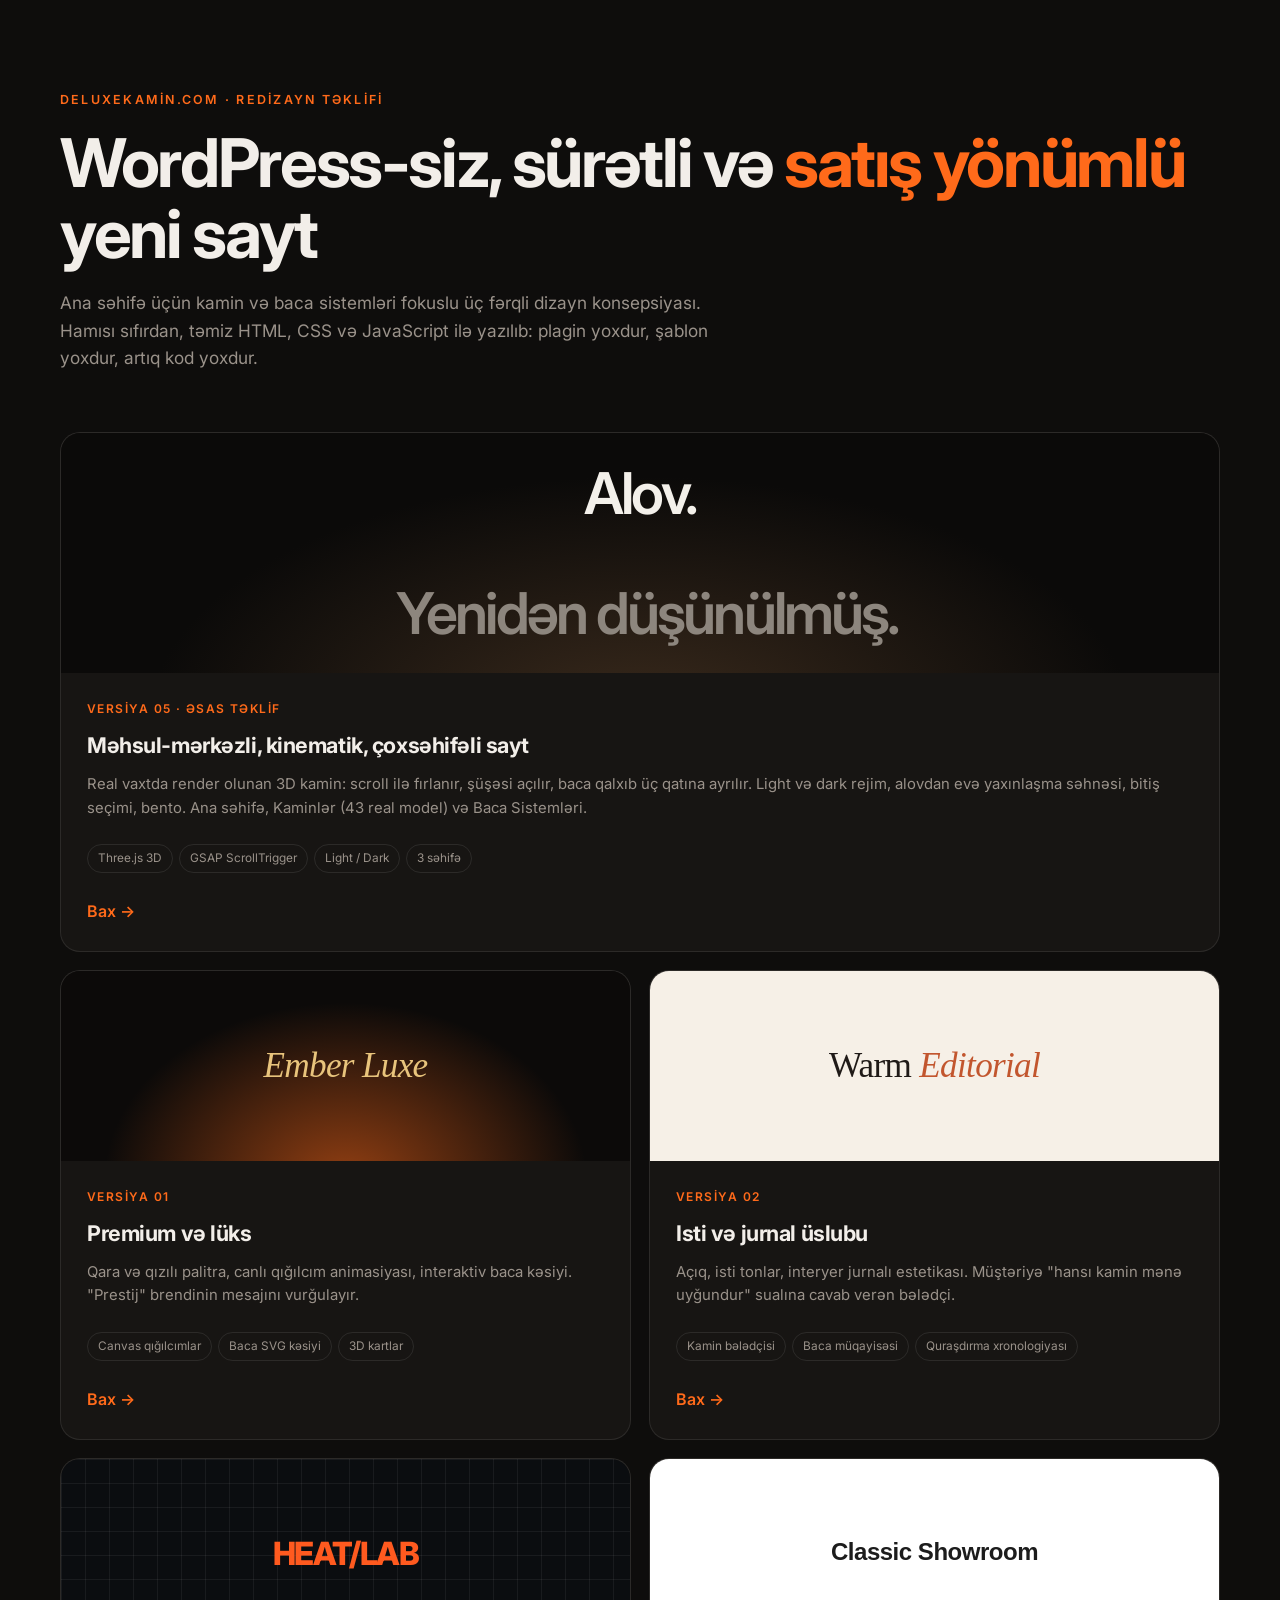
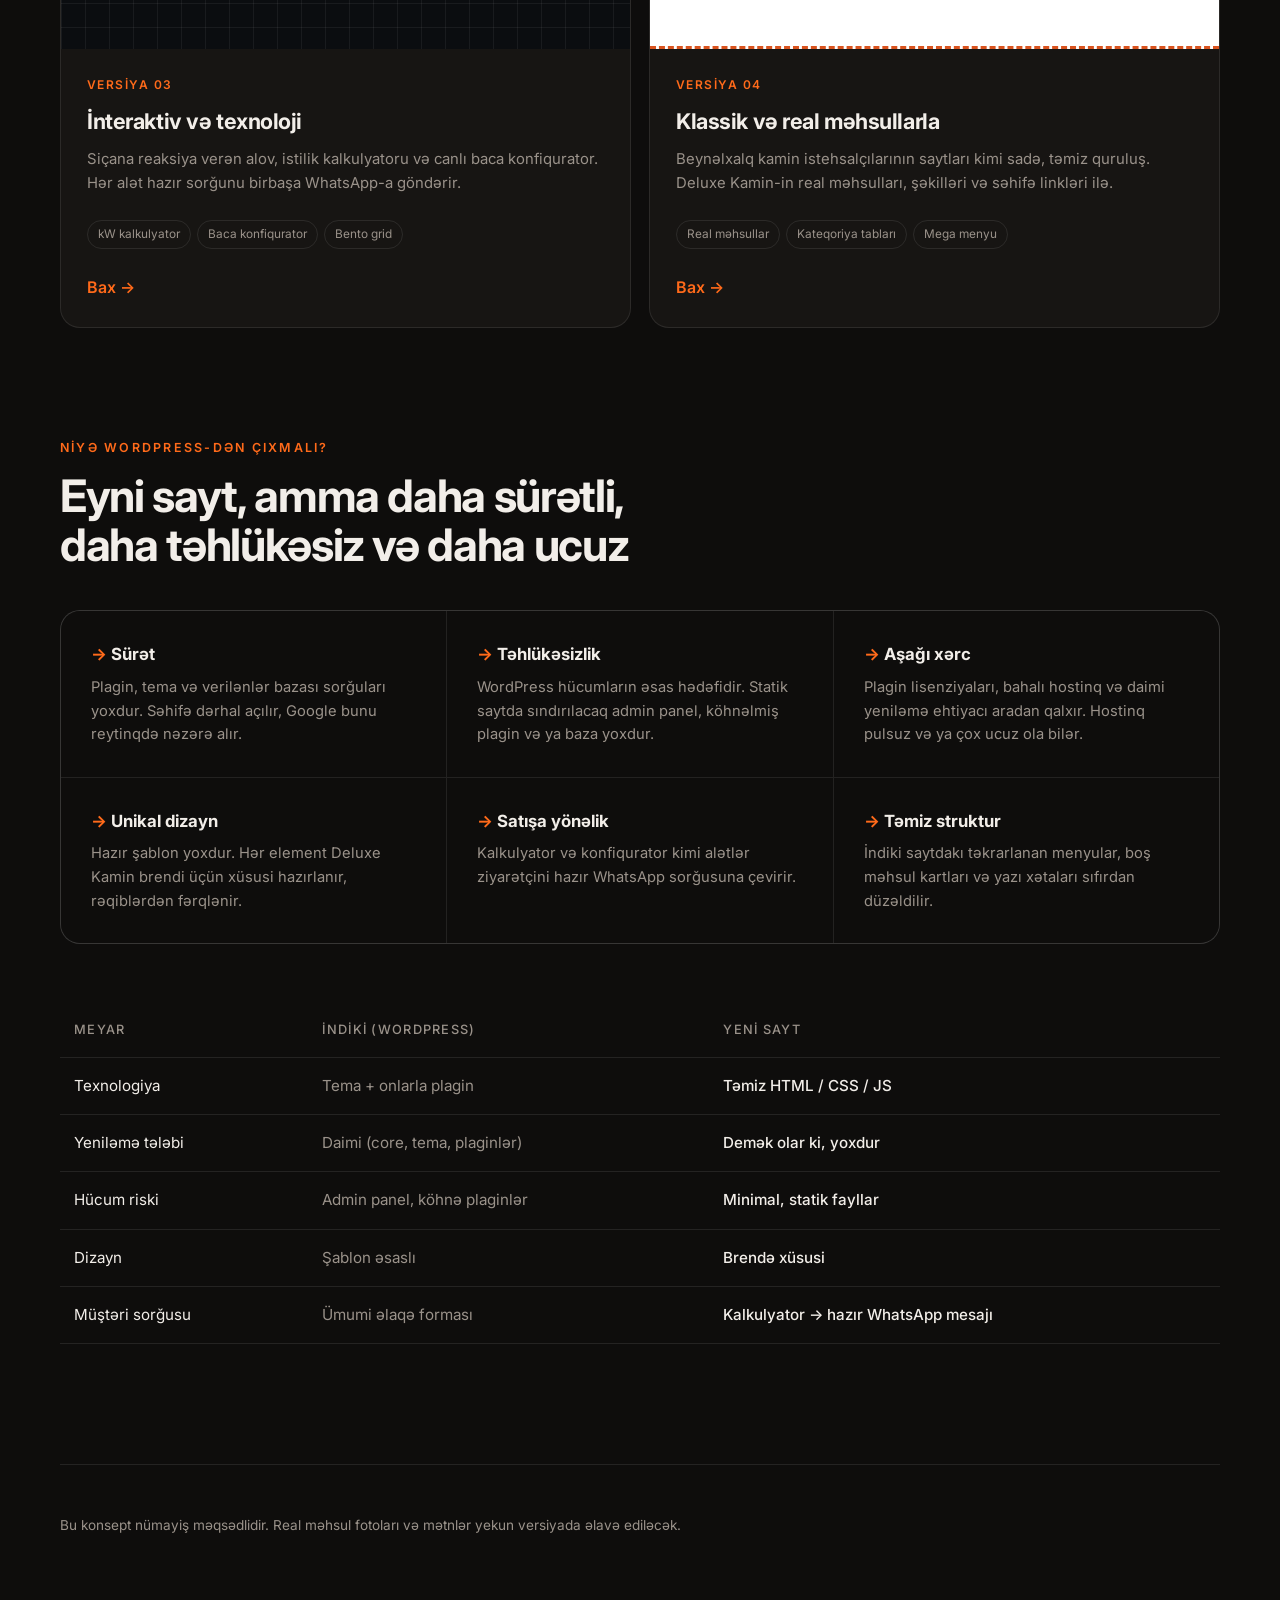
==== index.html @ 578b178f "Add landing page to choose between redesign versions" ====
<!DOCTYPE html>
<html lang="az">
<head>
  <meta charset="UTF-8">
  <meta name="viewport" content="width=device-width, initial-scale=1.0">
  <title>Deluxe Kamin — Redizayn Təklifi</title>
  <link rel="preconnect" href="https://fonts.googleapis.com">
  <link rel="preconnect" href="https://fonts.gstatic.com" crossorigin>
  <link href="https://fonts.googleapis.com/css2?family=Inter:wght@400;500;600;700&display=swap" rel="stylesheet">
  <style>
    :root { --bg: #0e0d0c; --card: #171513; --line: rgba(255,255,255,.09); --text: #f2eee9; --muted: #9a928a; --fire: #ff6a1a; }
    * { box-sizing: border-box; margin: 0; padding: 0; }
    body { background: var(--bg); color: var(--text); font: 400 1rem/1.6 "Inter", system-ui, sans-serif; -webkit-font-smoothing: antialiased; }
    a { color: inherit; text-decoration: none; }
    .wrap { width: min(1160px, 100% - 40px); margin: 0 auto; }
    header { padding: 90px 0 60px; }
    .eyebrow { color: var(--fire); font-size: .78rem; font-weight: 600; letter-spacing: .18em; text-transform: uppercase; }
    h1 { font-size: clamp(2.2rem, 5.5vw, 4.2rem); line-height: 1.05; letter-spacing: -.035em; margin: 18px 0 20px; font-weight: 700; }
    h1 span { color: var(--fire); }
    .lead { color: var(--muted); max-width: 60ch; font-size: 1.08rem; }
    .versions { display: grid; grid-template-columns: repeat(2, 1fr); gap: 18px; }
    .v5 { grid-column: 1 / -1; }
    .v5 .v__thumb { height: 240px; background: radial-gradient(ellipse at 50% 120%, #3a2a1c, #0b0a09 60%); color: #f3f0ea; font-size: clamp(2rem, 5vw, 3.6rem); font-weight: 600; letter-spacing: -.05em; }
    .v5 .v__thumb em { font-style: normal; color: #8d867e; margin-left: .25em; }
    .v4 .v__thumb { background: #fff; color: #1c1c1c; font-family: Montserrat, Arial, sans-serif; font-size: 1.5rem; border-bottom: 3px dashed #d9531e; }
    .v { display: flex; flex-direction: column; border: 1px solid var(--line); border-radius: 20px; overflow: hidden; background: var(--card); transition: transform .4s cubic-bezier(.2,.7,.2,1), border-color .3s; }
    .v:hover { transform: translateY(-6px); border-color: var(--fire); }
    .v__thumb { height: 190px; position: relative; display: grid; place-items: center; font-weight: 700; font-size: 1.6rem; letter-spacing: -.02em; }
    .v1 .v__thumb { background: radial-gradient(ellipse at 50% 110%, rgba(255,106,26,.55), transparent 60%), #0c0a09; color: #e8c47c; font-family: Georgia, serif; font-style: italic; font-weight: 400; font-size: 2.2rem; }
    .v2 .v__thumb { background: #f6f0e7; color: #1f1a17; font-family: Georgia, serif; font-weight: 400; font-size: 2.2rem; }
    .v2 .v__thumb i { color: #c2562e; }
    .v3 .v__thumb { background: linear-gradient(rgba(255,255,255,.06) 1px, transparent 1px) 0 0/100% 24px, linear-gradient(90deg, rgba(255,255,255,.06) 1px, transparent 1px) 0 0/24px 100%, #0b0d10; color: #ff5a1f; font-size: 2rem; font-weight: 800; letter-spacing: -.05em; }
    .v__body { padding: 26px; display: flex; flex-direction: column; gap: 10px; flex: 1; }
    .v__body small { color: var(--fire); font-weight: 600; font-size: .75rem; letter-spacing: .12em; }
    .v__body h2 { font-size: 1.35rem; letter-spacing: -.02em; }
    .v__body p { color: var(--muted); font-size: .93rem; }
    .v__body ul { list-style: none; display: flex; flex-wrap: wrap; gap: 6px; margin-top: auto; padding-top: 14px; }
    .v__body li { font-size: .74rem; padding: 4px 10px; border: 1px solid var(--line); border-radius: 100px; color: var(--muted); }
    .v__go { margin-top: 16px; font-weight: 600; color: var(--fire); }
    section.why { padding: 110px 0 60px; }
    .why h2 { font-size: clamp(1.8rem, 4vw, 2.8rem); letter-spacing: -.03em; line-height: 1.1; margin: 14px 0 40px; max-width: 22ch; }
    .grid { display: grid; grid-template-columns: repeat(3, 1fr); gap: 1px; background: var(--line); border: 1px solid var(--line); border-radius: 20px; overflow: hidden; }
    .item { background: var(--bg); padding: 30px; }
    .item b { display: block; font-size: 1.05rem; margin-bottom: 8px; }
    .item b::before { content: "→ "; color: var(--fire); }
    .item p { color: var(--muted); font-size: .92rem; }
    .compare { margin-top: 60px; width: 100%; border-collapse: collapse; font-size: .95rem; }
    .compare th, .compare td { text-align: left; padding: 16px 14px; border-bottom: 1px solid var(--line); }
    .compare th { color: var(--muted); font-weight: 500; font-size: .8rem; letter-spacing: .1em; text-transform: uppercase; }
    .compare td:nth-child(2) { color: var(--muted); }
    .compare td:nth-child(3) { color: var(--text); font-weight: 500; }
    .table-wrap { overflow-x: auto; }
    footer { padding: 50px 0 70px; color: var(--muted); font-size: .85rem; border-top: 1px solid var(--line); margin-top: 60px; }
    @media (max-width: 900px) { .versions, .grid { grid-template-columns: 1fr; } }
  </style>
</head>
<body>
  <div class="wrap">
    <header>
      <p class="eyebrow">deluxekamin.com · Redizayn təklifi</p>
      <h1>WordPress-siz, sürətli və <span>satış yönümlü</span> yeni sayt</h1>
      <p class="lead">Ana səhifə üçün kamin və baca sistemləri fokuslu üç fərqli dizayn konsepsiyası. Hamısı sıfırdan, təmiz HTML, CSS və JavaScript ilə yazılıb: plagin yoxdur, şablon yoxdur, artıq kod yoxdur.</p>
    </header>

    <div class="versions">
      <a href="version5/index.html" class="v v5">
        <div class="v__thumb">Alov. <em>Yenidən düşünülmüş.</em></div>
        <div class="v__body">
          <small>VERSİYA 05 · ƏSAS TƏKLİF</small>
          <h2>Məhsul-mərkəzli, kinematik, çoxsəhifəli sayt</h2>
          <p>Real vaxtda render olunan 3D kamin: scroll ilə fırlanır, şüşəsi açılır, baca qalxıb üç qatına ayrılır. Light və dark rejim, alovdan evə yaxınlaşma səhnəsi, bitiş seçimi, bento. Ana səhifə, Kaminlər (43 real model) və Baca Sistemləri.</p>
          <ul><li>Three.js 3D</li><li>GSAP ScrollTrigger</li><li>Light / Dark</li><li>3 səhifə</li></ul>
          <span class="v__go">Bax →</span>
        </div>
      </a>
      <a href="version1/index.html" class="v v1">
        <div class="v__thumb">Ember Luxe</div>
        <div class="v__body">
          <small>VERSİYA 01</small>
          <h2>Premium və lüks</h2>
          <p>Qara və qızılı palitra, canlı qığılcım animasiyası, interaktiv baca kəsiyi. "Prestij" brendinin mesajını vurğulayır.</p>
          <ul><li>Canvas qığılcımlar</li><li>Baca SVG kəsiyi</li><li>3D kartlar</li></ul>
          <span class="v__go">Bax →</span>
        </div>
      </a>
      <a href="version2/index.html" class="v v2">
        <div class="v__thumb"><span>Warm <i>Editorial</i></span></div>
        <div class="v__body">
          <small>VERSİYA 02</small>
          <h2>Isti və jurnal üslubu</h2>
          <p>Açıq, isti tonlar, interyer jurnalı estetikası. Müştəriyə "hansı kamin mənə uyğundur" sualına cavab verən bələdçi.</p>
          <ul><li>Kamin bələdçisi</li><li>Baca müqayisəsi</li><li>Quraşdırma xronologiyası</li></ul>
          <span class="v__go">Bax →</span>
        </div>
      </a>
      <a href="version3/index.html" class="v v3">
        <div class="v__thumb">HEAT/LAB</div>
        <div class="v__body">
          <small>VERSİYA 03</small>
          <h2>İnteraktiv və texnoloji</h2>
          <p>Siçana reaksiya verən alov, istilik kalkulyatoru və canlı baca konfiqurator. Hər alət hazır sorğunu birbaşa WhatsApp-a göndərir.</p>
          <ul><li>kW kalkulyator</li><li>Baca konfiqurator</li><li>Bento grid</li></ul>
          <span class="v__go">Bax →</span>
        </div>
      </a>
      <a href="version4/index.html" class="v v4">
        <div class="v__thumb">Classic Showroom</div>
        <div class="v__body">
          <small>VERSİYA 04</small>
          <h2>Klassik və real məhsullarla</h2>
          <p>Beynəlxalq kamin istehsalçılarının saytları kimi sadə, təmiz quruluş. Deluxe Kamin-in real məhsulları, şəkilləri və səhifə linkləri ilə.</p>
          <ul><li>Real məhsullar</li><li>Kateqoriya tabları</li><li>Mega menyu</li></ul>
          <span class="v__go">Bax →</span>
        </div>
      </a>
    </div>

    <section class="why">
      <p class="eyebrow">Niyə WordPress-dən çıxmalı?</p>
      <h2>Eyni sayt, amma daha sürətli, daha təhlükəsiz və daha ucuz</h2>
      <div class="grid">
        <div class="item"><b>Sürət</b><p>Plagin, tema və verilənlər bazası sorğuları yoxdur. Səhifə dərhal açılır, Google bunu reytinqdə nəzərə alır.</p></div>
        <div class="item"><b>Təhlükəsizlik</b><p>WordPress hücumların əsas hədəfidir. Statik saytda sındırılacaq admin panel, köhnəlmiş plagin və ya baza yoxdur.</p></div>
        <div class="item"><b>Aşağı xərc</b><p>Plagin lisenziyaları, bahalı hostinq və daimi yeniləmə ehtiyacı aradan qalxır. Hostinq pulsuz və ya çox ucuz ola bilər.</p></div>
        <div class="item"><b>Unikal dizayn</b><p>Hazır şablon yoxdur. Hər element Deluxe Kamin brendi üçün xüsusi hazırlanır, rəqiblərdən fərqlənir.</p></div>
        <div class="item"><b>Satışa yönəlik</b><p>Kalkulyator və konfiqurator kimi alətlər ziyarətçini hazır WhatsApp sorğusuna çevirir.</p></div>
        <div class="item"><b>Təmiz struktur</b><p>İndiki saytdakı təkrarlanan menyular, boş məhsul kartları və yazı xətaları sıfırdan düzəldilir.</p></div>
      </div>

      <div class="table-wrap">
        <table class="compare">
          <thead><tr><th>Meyar</th><th>İndiki (WordPress)</th><th>Yeni sayt</th></tr></thead>
          <tbody>
            <tr><td>Texnologiya</td><td>Tema + onlarla plagin</td><td>Təmiz HTML / CSS / JS</td></tr>
            <tr><td>Yeniləmə tələbi</td><td>Daimi (core, tema, plaginlər)</td><td>Demək olar ki, yoxdur</td></tr>
            <tr><td>Hücum riski</td><td>Admin panel, köhnə plaginlər</td><td>Minimal, statik fayllar</td></tr>
            <tr><td>Dizayn</td><td>Şablon əsaslı</td><td>Brendə xüsusi</td></tr>
            <tr><td>Müştəri sorğusu</td><td>Ümumi əlaqə forması</td><td>Kalkulyator → hazır WhatsApp mesajı</td></tr>
          </tbody>
        </table>
      </div>
    </section>

    <footer>Bu konsept nümayiş məqsədlidir. Real məhsul fotoları və mətnlər yekun versiyada əlavə ediləcək.</footer>
  </div>
</body>
</html>
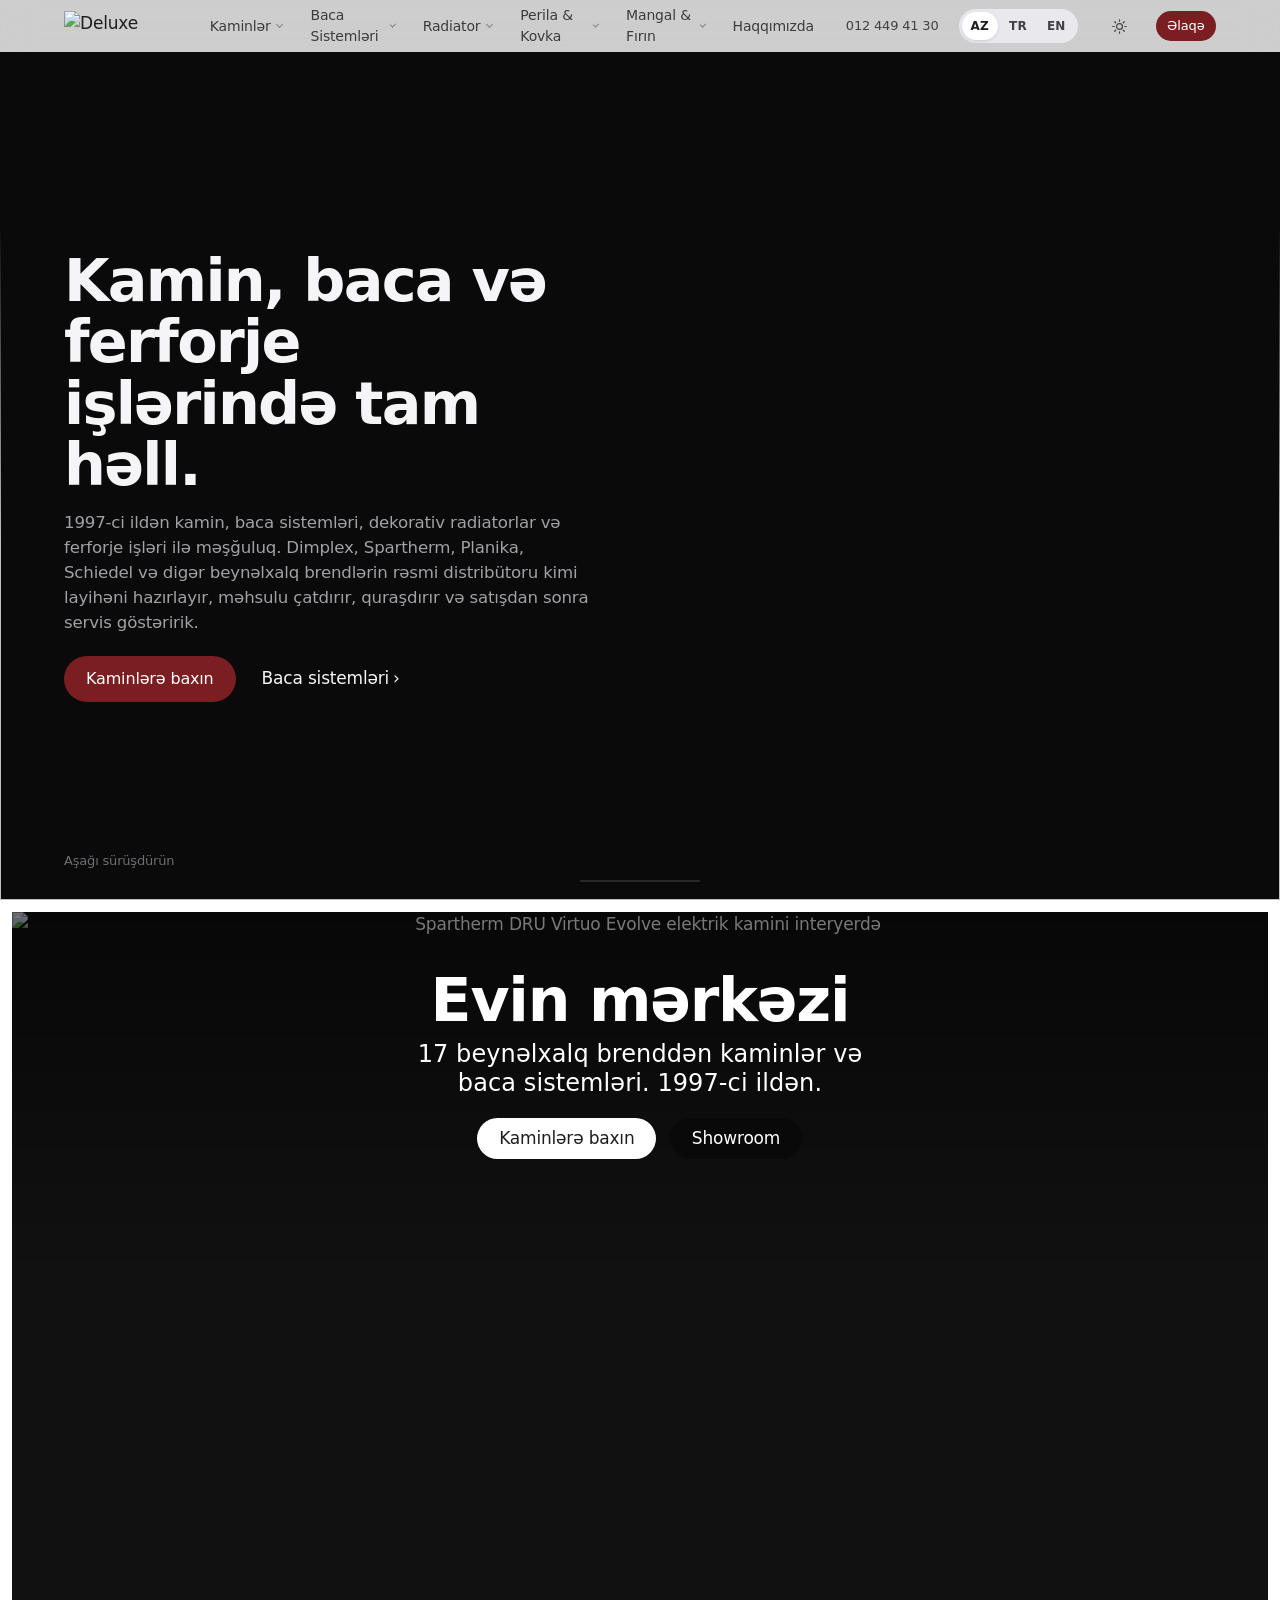
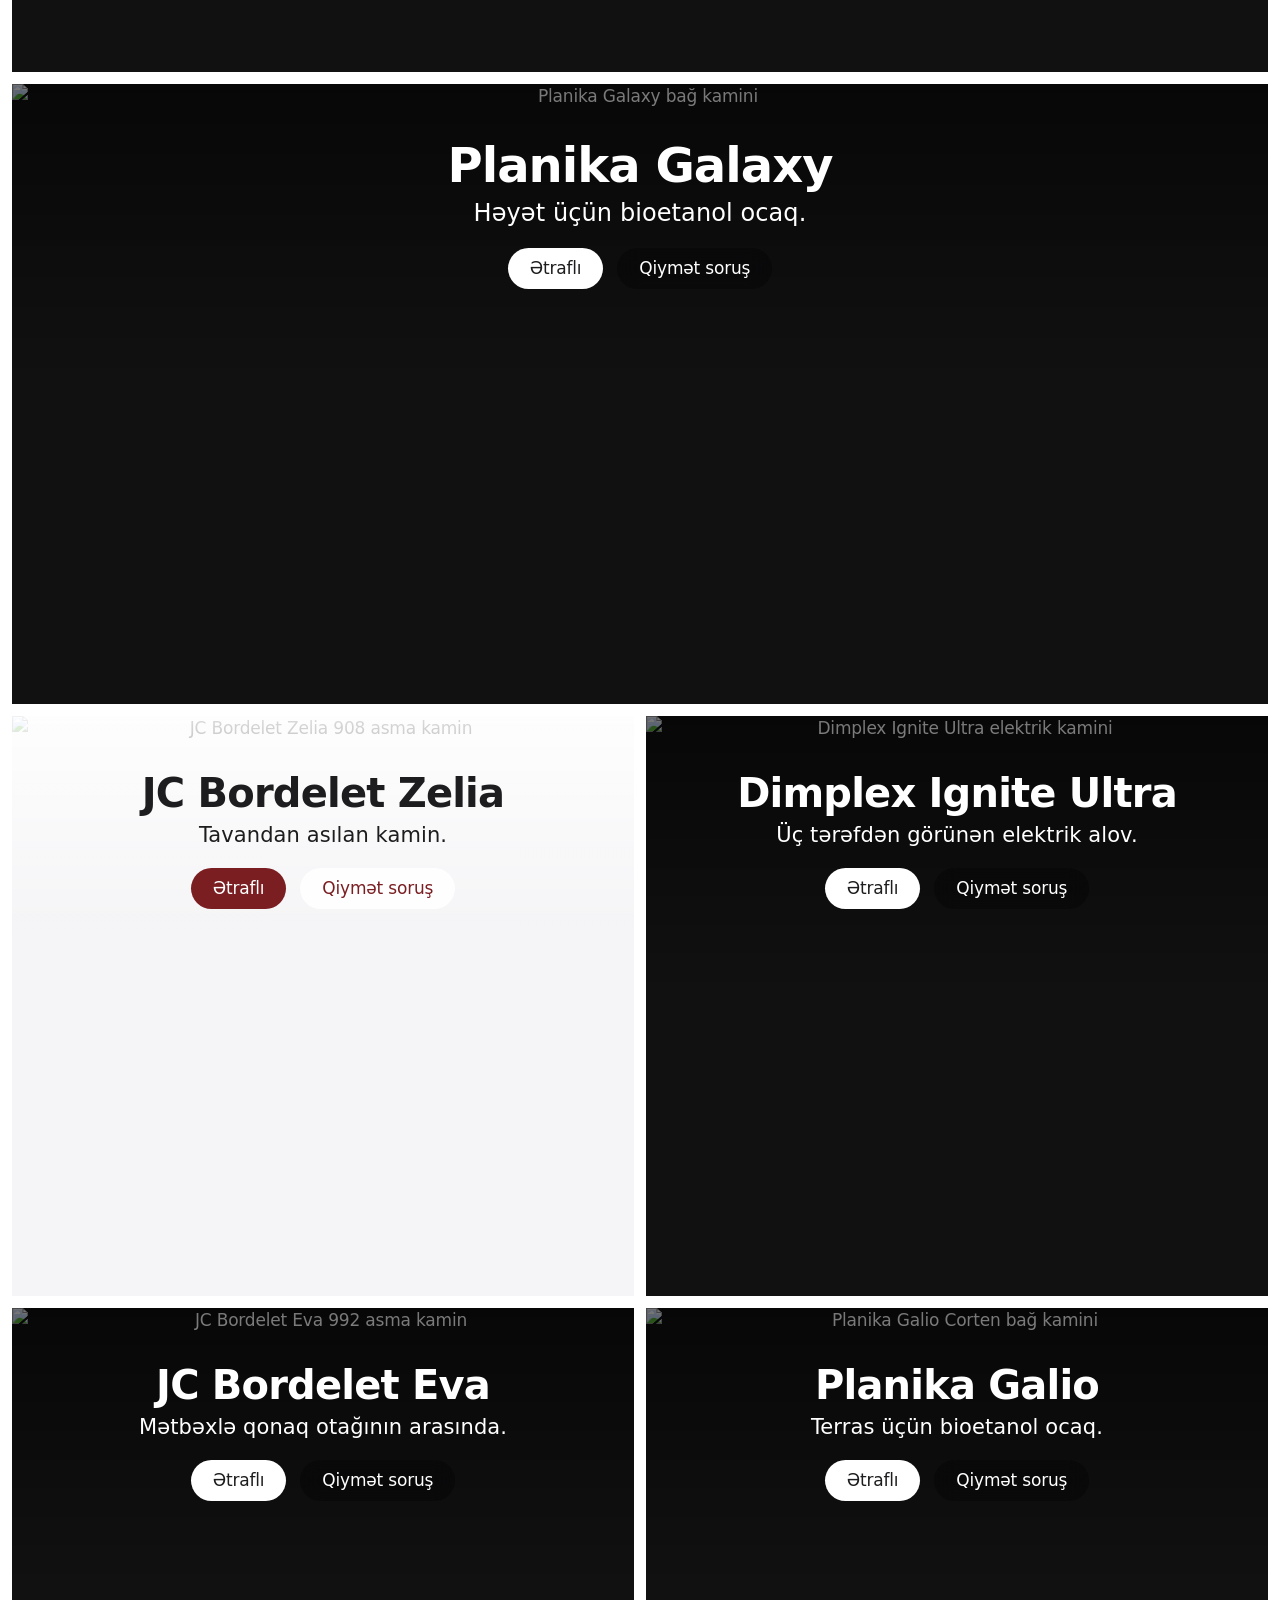
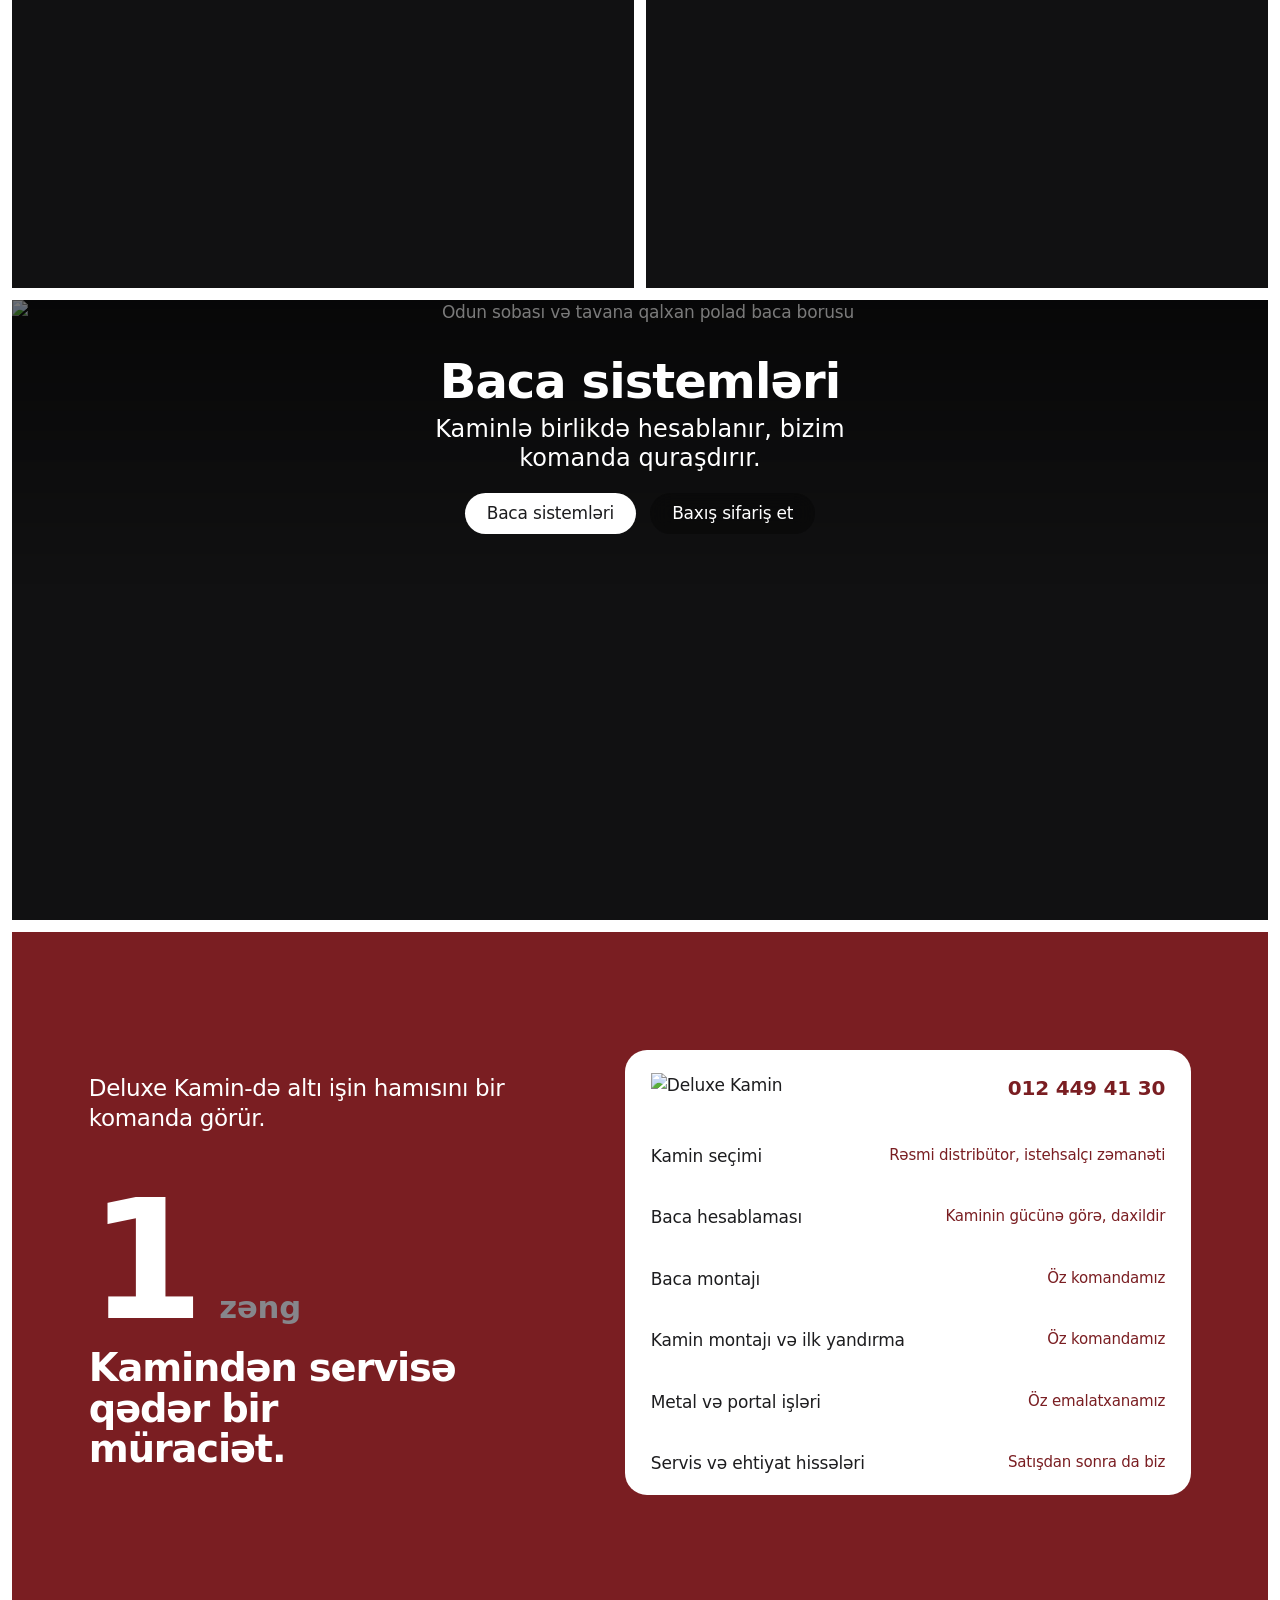
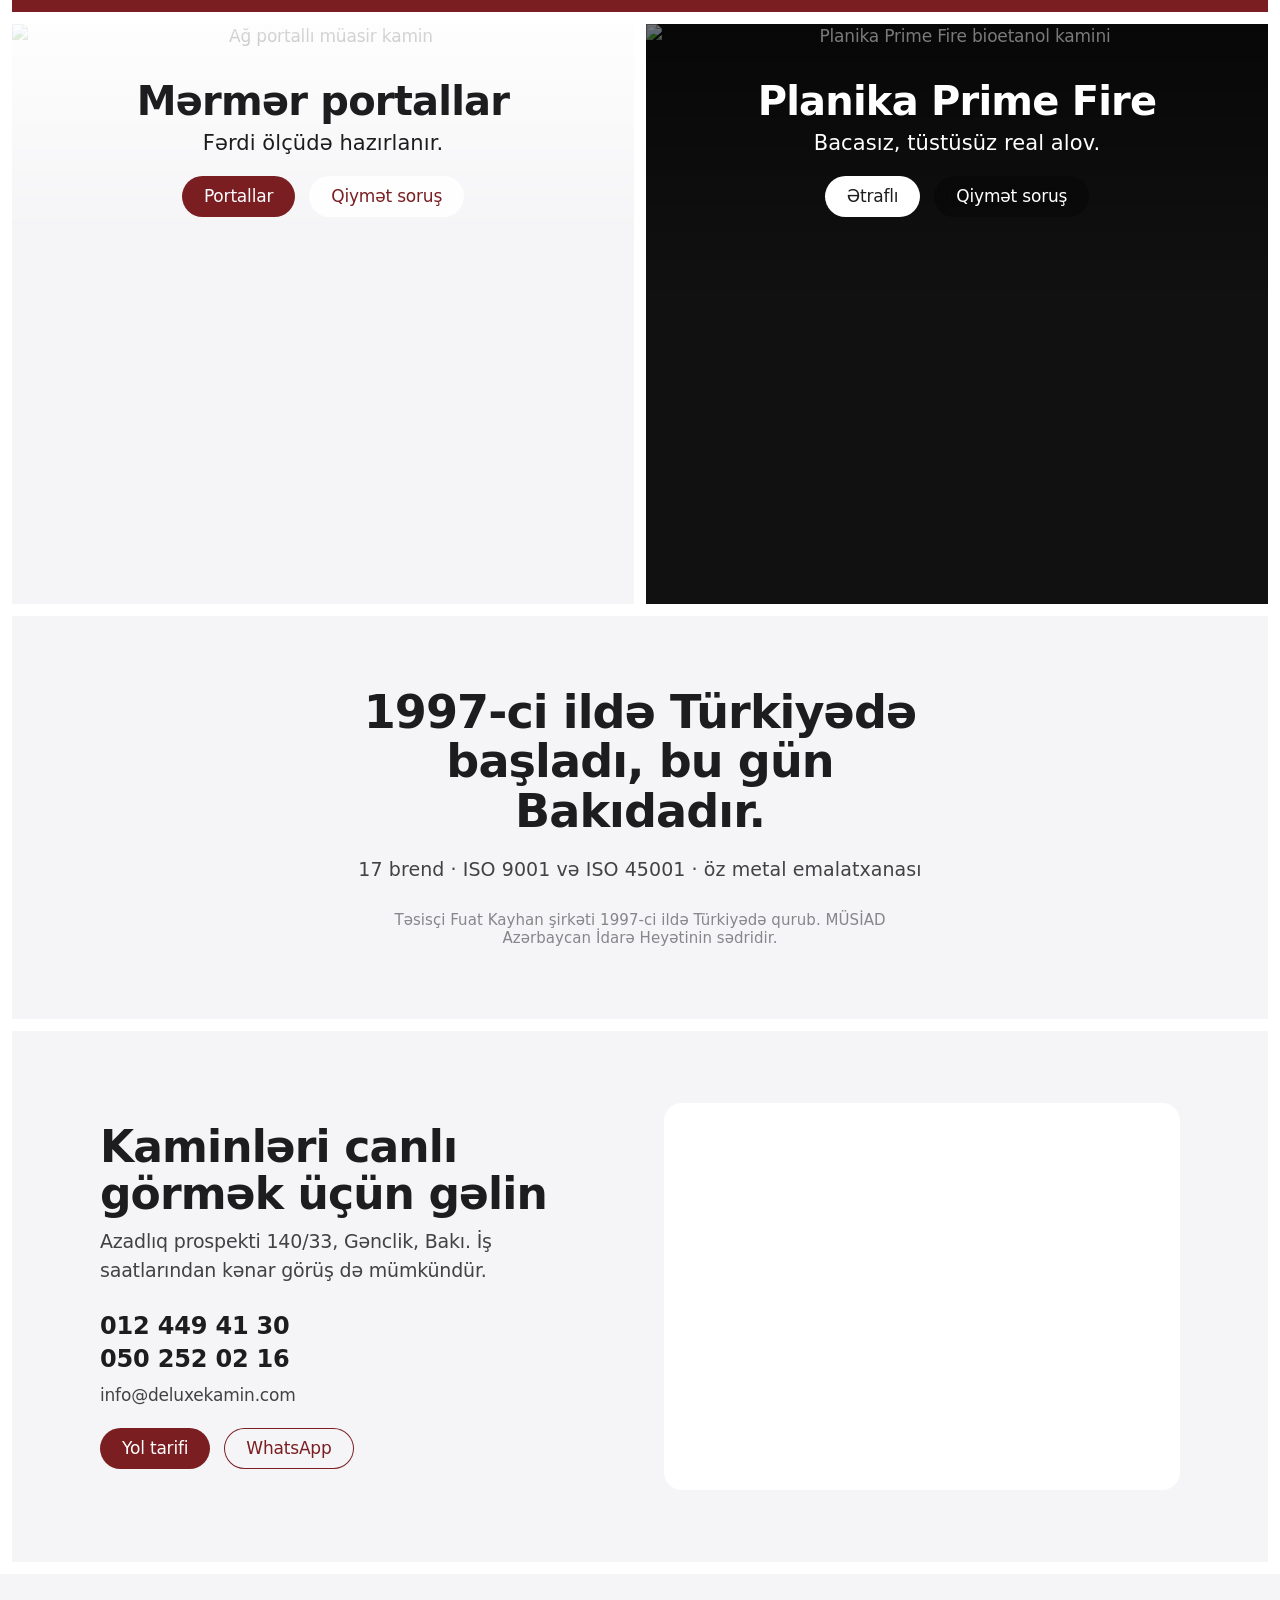
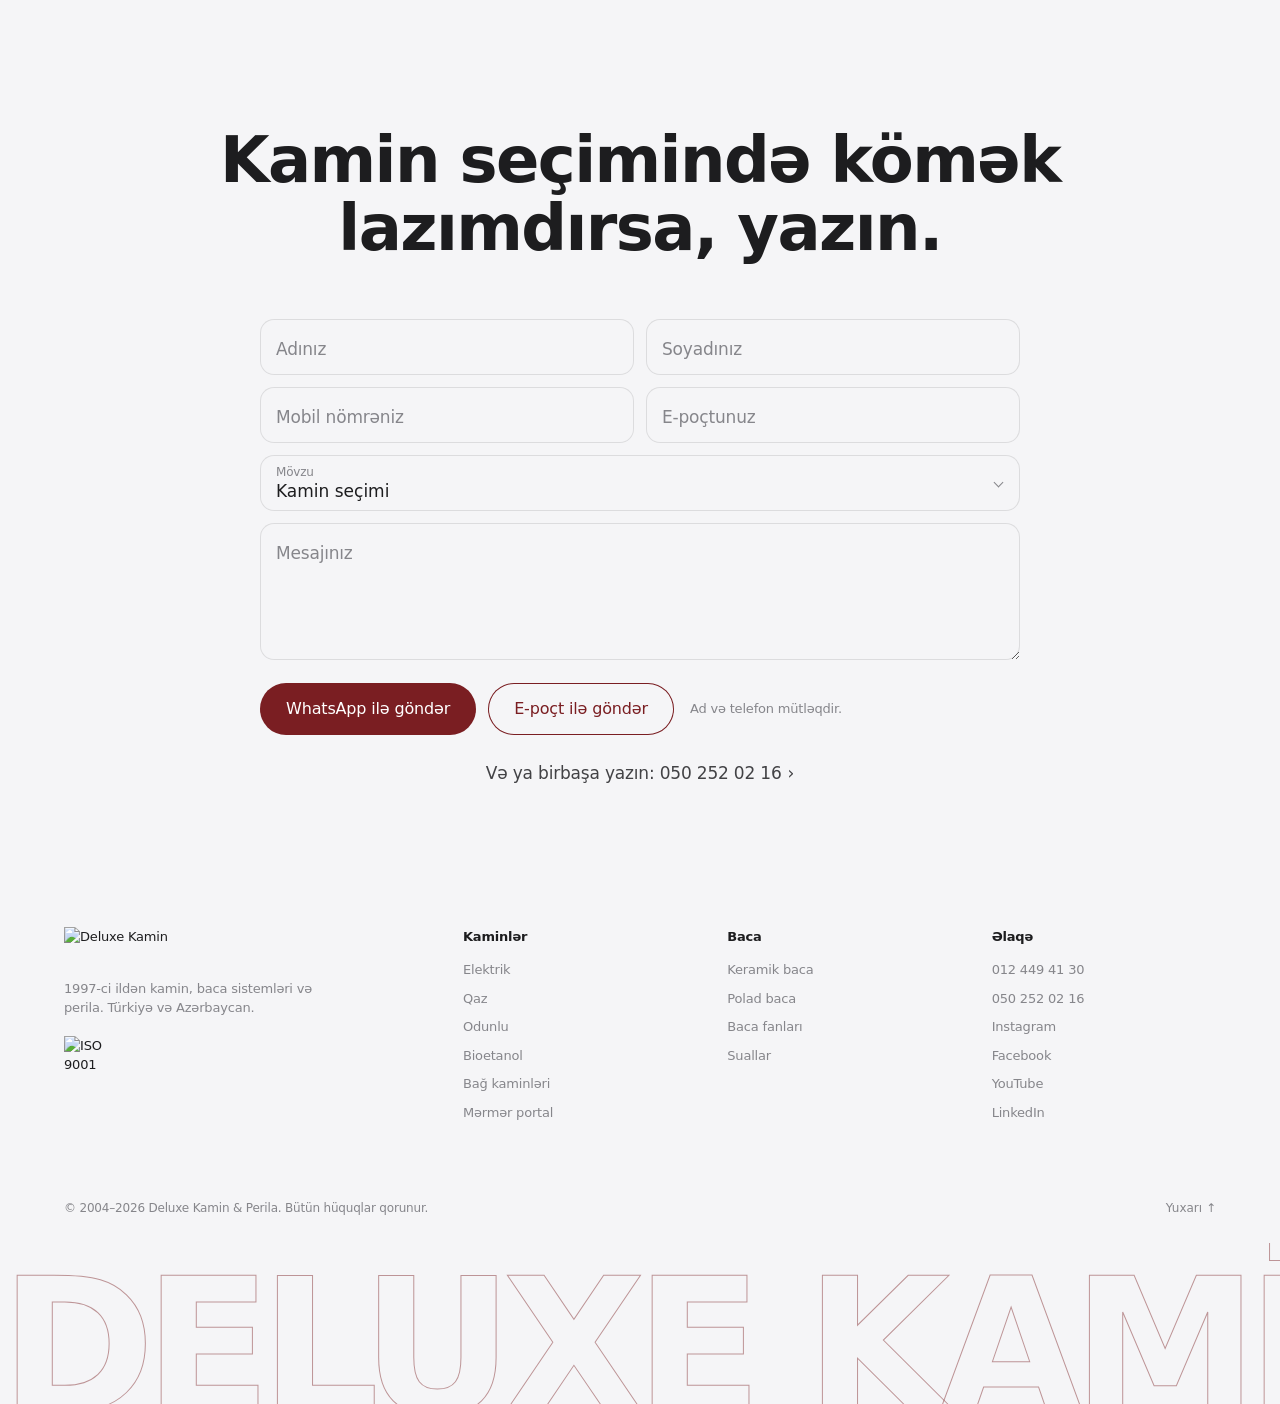
==== commit a228a509: "Open version 5 by default and keep version chooser at versiyalar.html" ====
--- a/index.html
+++ b/index.html
@@ -3,145 +3,13 @@
 <head>
   <meta charset="UTF-8">
   <meta name="viewport" content="width=device-width, initial-scale=1.0">
-  <title>Deluxe Kamin — Redizayn Təklifi</title>
-  <link rel="preconnect" href="https://fonts.googleapis.com">
-  <link rel="preconnect" href="https://fonts.gstatic.com" crossorigin>
-  <link href="https://fonts.googleapis.com/css2?family=Inter:wght@400;500;600;700&display=swap" rel="stylesheet">
-  <style>
-    :root { --bg: #0e0d0c; --card: #171513; --line: rgba(255,255,255,.09); --text: #f2eee9; --muted: #9a928a; --fire: #ff6a1a; }
-    * { box-sizing: border-box; margin: 0; padding: 0; }
-    body { background: var(--bg); color: var(--text); font: 400 1rem/1.6 "Inter", system-ui, sans-serif; -webkit-font-smoothing: antialiased; }
-    a { color: inherit; text-decoration: none; }
-    .wrap { width: min(1160px, 100% - 40px); margin: 0 auto; }
-    header { padding: 90px 0 60px; }
-    .eyebrow { color: var(--fire); font-size: .78rem; font-weight: 600; letter-spacing: .18em; text-transform: uppercase; }
-    h1 { font-size: clamp(2.2rem, 5.5vw, 4.2rem); line-height: 1.05; letter-spacing: -.035em; margin: 18px 0 20px; font-weight: 700; }
-    h1 span { color: var(--fire); }
-    .lead { color: var(--muted); max-width: 60ch; font-size: 1.08rem; }
-    .versions { display: grid; grid-template-columns: repeat(2, 1fr); gap: 18px; }
-    .v5 { grid-column: 1 / -1; }
-    .v5 .v__thumb { height: 240px; background: radial-gradient(ellipse at 50% 120%, #3a2a1c, #0b0a09 60%); color: #f3f0ea; font-size: clamp(2rem, 5vw, 3.6rem); font-weight: 600; letter-spacing: -.05em; }
-    .v5 .v__thumb em { font-style: normal; color: #8d867e; margin-left: .25em; }
-    .v4 .v__thumb { background: #fff; color: #1c1c1c; font-family: Montserrat, Arial, sans-serif; font-size: 1.5rem; border-bottom: 3px dashed #d9531e; }
-    .v { display: flex; flex-direction: column; border: 1px solid var(--line); border-radius: 20px; overflow: hidden; background: var(--card); transition: transform .4s cubic-bezier(.2,.7,.2,1), border-color .3s; }
-    .v:hover { transform: translateY(-6px); border-color: var(--fire); }
-    .v__thumb { height: 190px; position: relative; display: grid; place-items: center; font-weight: 700; font-size: 1.6rem; letter-spacing: -.02em; }
-    .v1 .v__thumb { background: radial-gradient(ellipse at 50% 110%, rgba(255,106,26,.55), transparent 60%), #0c0a09; color: #e8c47c; font-family: Georgia, serif; font-style: italic; font-weight: 400; font-size: 2.2rem; }
-    .v2 .v__thumb { background: #f6f0e7; color: #1f1a17; font-family: Georgia, serif; font-weight: 400; font-size: 2.2rem; }
-    .v2 .v__thumb i { color: #c2562e; }
-    .v3 .v__thumb { background: linear-gradient(rgba(255,255,255,.06) 1px, transparent 1px) 0 0/100% 24px, linear-gradient(90deg, rgba(255,255,255,.06) 1px, transparent 1px) 0 0/24px 100%, #0b0d10; color: #ff5a1f; font-size: 2rem; font-weight: 800; letter-spacing: -.05em; }
-    .v__body { padding: 26px; display: flex; flex-direction: column; gap: 10px; flex: 1; }
-    .v__body small { color: var(--fire); font-weight: 600; font-size: .75rem; letter-spacing: .12em; }
-    .v__body h2 { font-size: 1.35rem; letter-spacing: -.02em; }
-    .v__body p { color: var(--muted); font-size: .93rem; }
-    .v__body ul { list-style: none; display: flex; flex-wrap: wrap; gap: 6px; margin-top: auto; padding-top: 14px; }
-    .v__body li { font-size: .74rem; padding: 4px 10px; border: 1px solid var(--line); border-radius: 100px; color: var(--muted); }
-    .v__go { margin-top: 16px; font-weight: 600; color: var(--fire); }
-    section.why { padding: 110px 0 60px; }
-    .why h2 { font-size: clamp(1.8rem, 4vw, 2.8rem); letter-spacing: -.03em; line-height: 1.1; margin: 14px 0 40px; max-width: 22ch; }
-    .grid { display: grid; grid-template-columns: repeat(3, 1fr); gap: 1px; background: var(--line); border: 1px solid var(--line); border-radius: 20px; overflow: hidden; }
-    .item { background: var(--bg); padding: 30px; }
-    .item b { display: block; font-size: 1.05rem; margin-bottom: 8px; }
-    .item b::before { content: "→ "; color: var(--fire); }
-    .item p { color: var(--muted); font-size: .92rem; }
-    .compare { margin-top: 60px; width: 100%; border-collapse: collapse; font-size: .95rem; }
-    .compare th, .compare td { text-align: left; padding: 16px 14px; border-bottom: 1px solid var(--line); }
-    .compare th { color: var(--muted); font-weight: 500; font-size: .8rem; letter-spacing: .1em; text-transform: uppercase; }
-    .compare td:nth-child(2) { color: var(--muted); }
-    .compare td:nth-child(3) { color: var(--text); font-weight: 500; }
-    .table-wrap { overflow-x: auto; }
-    footer { padding: 50px 0 70px; color: var(--muted); font-size: .85rem; border-top: 1px solid var(--line); margin-top: 60px; }
-    @media (max-width: 900px) { .versions, .grid { grid-template-columns: 1fr; } }
-  </style>
+  <title>Deluxe Kamin</title>
+  <meta http-equiv="refresh" content="0; url=version5/index.html">
+  <link rel="canonical" href="version5/index.html">
+  <script>location.replace('version5/index.html' + location.search + location.hash);</script>
+  <style>body{margin:0;background:#fff;font:16px -apple-system,BlinkMacSystemFont,"Segoe UI",sans-serif;display:grid;place-items:center;min-height:100vh}@media(prefers-color-scheme:dark){body{background:#000;color:#f5f5f7}}a{color:#7a1e22}</style>
 </head>
 <body>
-  <div class="wrap">
-    <header>
-      <p class="eyebrow">deluxekamin.com · Redizayn təklifi</p>
-      <h1>WordPress-siz, sürətli və <span>satış yönümlü</span> yeni sayt</h1>
-      <p class="lead">Ana səhifə üçün kamin və baca sistemləri fokuslu üç fərqli dizayn konsepsiyası. Hamısı sıfırdan, təmiz HTML, CSS və JavaScript ilə yazılıb: plagin yoxdur, şablon yoxdur, artıq kod yoxdur.</p>
-    </header>
-
-    <div class="versions">
-      <a href="version5/index.html" class="v v5">
-        <div class="v__thumb">Alov. <em>Yenidən düşünülmüş.</em></div>
-        <div class="v__body">
-          <small>VERSİYA 05 · ƏSAS TƏKLİF</small>
-          <h2>Məhsul-mərkəzli, kinematik, çoxsəhifəli sayt</h2>
-          <p>Real vaxtda render olunan 3D kamin: scroll ilə fırlanır, şüşəsi açılır, baca qalxıb üç qatına ayrılır. Light və dark rejim, alovdan evə yaxınlaşma səhnəsi, bitiş seçimi, bento. Ana səhifə, Kaminlər (43 real model) və Baca Sistemləri.</p>
-          <ul><li>Three.js 3D</li><li>GSAP ScrollTrigger</li><li>Light / Dark</li><li>3 səhifə</li></ul>
-          <span class="v__go">Bax →</span>
-        </div>
-      </a>
-      <a href="version1/index.html" class="v v1">
-        <div class="v__thumb">Ember Luxe</div>
-        <div class="v__body">
-          <small>VERSİYA 01</small>
-          <h2>Premium və lüks</h2>
-          <p>Qara və qızılı palitra, canlı qığılcım animasiyası, interaktiv baca kəsiyi. "Prestij" brendinin mesajını vurğulayır.</p>
-          <ul><li>Canvas qığılcımlar</li><li>Baca SVG kəsiyi</li><li>3D kartlar</li></ul>
-          <span class="v__go">Bax →</span>
-        </div>
-      </a>
-      <a href="version2/index.html" class="v v2">
-        <div class="v__thumb"><span>Warm <i>Editorial</i></span></div>
-        <div class="v__body">
-          <small>VERSİYA 02</small>
-          <h2>Isti və jurnal üslubu</h2>
-          <p>Açıq, isti tonlar, interyer jurnalı estetikası. Müştəriyə "hansı kamin mənə uyğundur" sualına cavab verən bələdçi.</p>
-          <ul><li>Kamin bələdçisi</li><li>Baca müqayisəsi</li><li>Quraşdırma xronologiyası</li></ul>
-          <span class="v__go">Bax →</span>
-        </div>
-      </a>
-      <a href="version3/index.html" class="v v3">
-        <div class="v__thumb">HEAT/LAB</div>
-        <div class="v__body">
-          <small>VERSİYA 03</small>
-          <h2>İnteraktiv və texnoloji</h2>
-          <p>Siçana reaksiya verən alov, istilik kalkulyatoru və canlı baca konfiqurator. Hər alət hazır sorğunu birbaşa WhatsApp-a göndərir.</p>
-          <ul><li>kW kalkulyator</li><li>Baca konfiqurator</li><li>Bento grid</li></ul>
-          <span class="v__go">Bax →</span>
-        </div>
-      </a>
-      <a href="version4/index.html" class="v v4">
-        <div class="v__thumb">Classic Showroom</div>
-        <div class="v__body">
-          <small>VERSİYA 04</small>
-          <h2>Klassik və real məhsullarla</h2>
-          <p>Beynəlxalq kamin istehsalçılarının saytları kimi sadə, təmiz quruluş. Deluxe Kamin-in real məhsulları, şəkilləri və səhifə linkləri ilə.</p>
-          <ul><li>Real məhsullar</li><li>Kateqoriya tabları</li><li>Mega menyu</li></ul>
-          <span class="v__go">Bax →</span>
-        </div>
-      </a>
-    </div>
-
-    <section class="why">
-      <p class="eyebrow">Niyə WordPress-dən çıxmalı?</p>
-      <h2>Eyni sayt, amma daha sürətli, daha təhlükəsiz və daha ucuz</h2>
-      <div class="grid">
-        <div class="item"><b>Sürət</b><p>Plagin, tema və verilənlər bazası sorğuları yoxdur. Səhifə dərhal açılır, Google bunu reytinqdə nəzərə alır.</p></div>
-        <div class="item"><b>Təhlükəsizlik</b><p>WordPress hücumların əsas hədəfidir. Statik saytda sındırılacaq admin panel, köhnəlmiş plagin və ya baza yoxdur.</p></div>
-        <div class="item"><b>Aşağı xərc</b><p>Plagin lisenziyaları, bahalı hostinq və daimi yeniləmə ehtiyacı aradan qalxır. Hostinq pulsuz və ya çox ucuz ola bilər.</p></div>
-        <div class="item"><b>Unikal dizayn</b><p>Hazır şablon yoxdur. Hər element Deluxe Kamin brendi üçün xüsusi hazırlanır, rəqiblərdən fərqlənir.</p></div>
-        <div class="item"><b>Satışa yönəlik</b><p>Kalkulyator və konfiqurator kimi alətlər ziyarətçini hazır WhatsApp sorğusuna çevirir.</p></div>
-        <div class="item"><b>Təmiz struktur</b><p>İndiki saytdakı təkrarlanan menyular, boş məhsul kartları və yazı xətaları sıfırdan düzəldilir.</p></div>
-      </div>
-
-      <div class="table-wrap">
-        <table class="compare">
-          <thead><tr><th>Meyar</th><th>İndiki (WordPress)</th><th>Yeni sayt</th></tr></thead>
-          <tbody>
-            <tr><td>Texnologiya</td><td>Tema + onlarla plagin</td><td>Təmiz HTML / CSS / JS</td></tr>
-            <tr><td>Yeniləmə tələbi</td><td>Daimi (core, tema, plaginlər)</td><td>Demək olar ki, yoxdur</td></tr>
-            <tr><td>Hücum riski</td><td>Admin panel, köhnə plaginlər</td><td>Minimal, statik fayllar</td></tr>
-            <tr><td>Dizayn</td><td>Şablon əsaslı</td><td>Brendə xüsusi</td></tr>
-            <tr><td>Müştəri sorğusu</td><td>Ümumi əlaqə forması</td><td>Kalkulyator → hazır WhatsApp mesajı</td></tr>
-          </tbody>
-        </table>
-      </div>
-    </section>
-
-    <footer>Bu konsept nümayiş məqsədlidir. Real məhsul fotoları və mətnlər yekun versiyada əlavə ediləcək.</footer>
-  </div>
+  <p><a href="version5/index.html">Deluxe Kamin saytına keçin</a></p>
 </body>
 </html>
